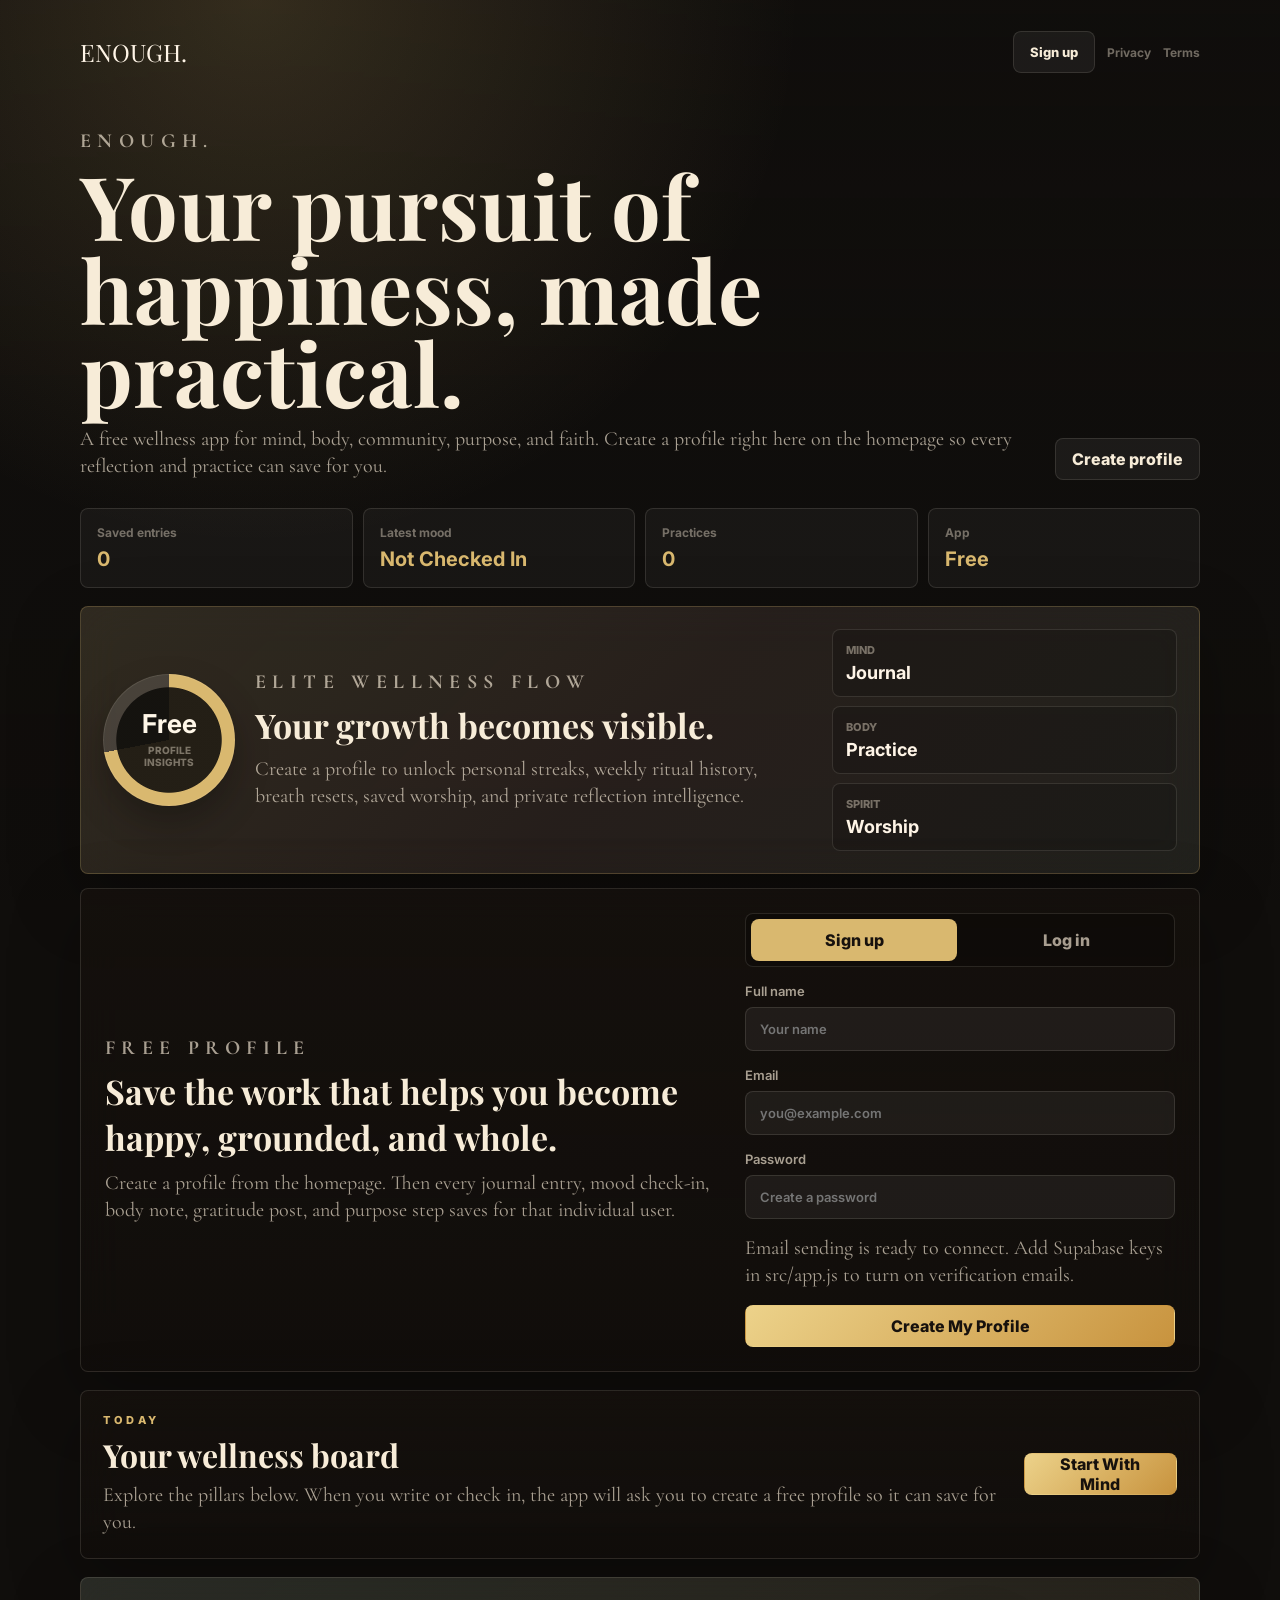
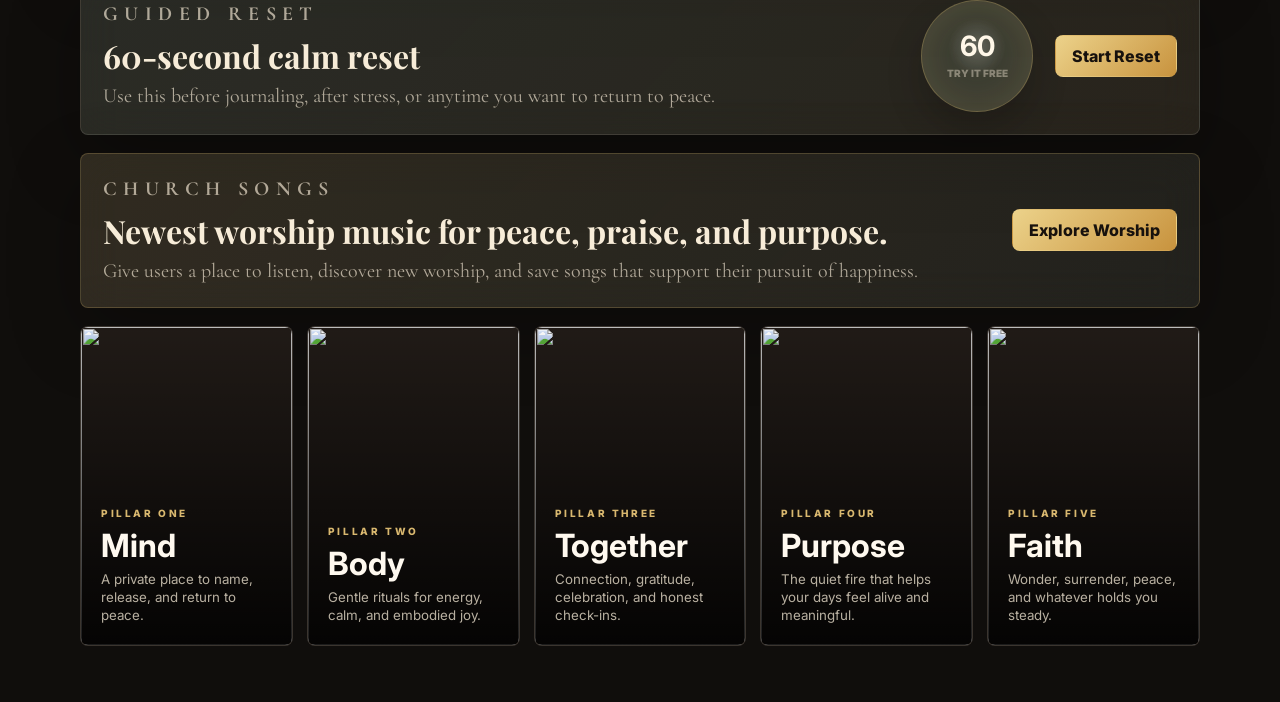
==== index.html @ d76af09a "Launch ENOUGH wellness app" ====
<!doctype html>
<html lang="en">
  <head>
    <meta charset="UTF-8" />
    <meta name="viewport" content="width=device-width, initial-scale=1.0" />
    <title>ENOUGH.</title>
    <meta name="description" content="ENOUGH. is a free wellness app for mind, body, community, purpose, faith, and worship." />
    <meta name="theme-color" content="#100e0c" />
    <meta name="apple-mobile-web-app-capable" content="yes" />
    <meta name="apple-mobile-web-app-title" content="ENOUGH." />
    <meta name="apple-mobile-web-app-status-bar-style" content="black-translucent" />
    <link rel="manifest" href="./manifest.webmanifest" />
    <link rel="icon" href="./assets/icon.svg" type="image/svg+xml" />
    <link rel="apple-touch-icon" href="./assets/icon.svg" />
    <link rel="stylesheet" href="./src/styles.css?v=18" />
  </head>
  <body>
    <div id="root"></div>
    <script defer src="./src/app.js?v=18"></script>
  </body>
</html>
---- src/styles.css ----
@import url("https://fonts.googleapis.com/css2?family=Cormorant+Garamond:ital,wght@0,400;0,500;1,400&family=Inter:wght@400;500;600;700&family=Playfair+Display:wght@600;700&display=swap");

:root {
  color-scheme: dark;
  font-family: Inter, system-ui, sans-serif;
  color: #f7ecd8;
  background: #100e0c;
  --bg: #100e0c;
  --panel: rgba(255, 255, 255, 0.055);
  --panel-strong: rgba(255, 255, 255, 0.09);
  --line: rgba(247, 236, 216, 0.12);
  --muted: rgba(247, 236, 216, 0.66);
  --dim: rgba(247, 236, 216, 0.42);
  --gold: #d9b86f;
  --gold-2: #b88435;
  --sage: #94aa8a;
  --rose: #c58172;
  --ink: #17110d;
  --app-bg-image: url("https://images.unsplash.com/photo-1500530855697-b586d89ba3ee?w=1800&q=85");
}

* {
  box-sizing: border-box;
}

body {
  position: relative;
  margin: 0;
  min-width: 320px;
  min-height: 100vh;
  background: #100e0c;
}

body::before,
body::after {
  content: "";
  position: fixed;
  inset: 0;
  pointer-events: none;
}

body::before {
  z-index: 0;
  background-image: var(--app-bg-image);
  background-size: cover;
  background-position: center;
  filter: saturate(0.92) brightness(0.62);
  transform: scale(1.02);
}

body::after {
  z-index: 0;
  background:
    radial-gradient(circle at 20% 0%, rgba(217, 184, 111, 0.18), transparent 34rem),
    linear-gradient(180deg, rgba(16, 14, 12, 0.62) 0%, rgba(16, 14, 12, 0.88) 42%, rgba(16, 14, 12, 0.96) 100%);
}

#root {
  position: relative;
  z-index: 1;
}

button,
input,
textarea,
select {
  font: inherit;
}

button {
  cursor: pointer;
}

a {
  color: inherit;
  text-decoration: none;
}

h1,
h2,
h3,
p {
  margin: 0;
}

h1,
h2,
h3,
.brand-mark,
.wordmark {
  font-family: "Playfair Display", Georgia, serif;
}

input,
textarea,
select {
  width: 100%;
  border: 1px solid var(--line);
  border-radius: 8px;
  background: rgba(255, 255, 255, 0.055);
  color: #fff9ef;
  outline: none;
  padding: 13px 14px;
}

textarea {
  min-height: 132px;
  resize: vertical;
  line-height: 1.55;
}

label {
  display: grid;
  gap: 8px;
  color: var(--muted);
  font-size: 13px;
  font-weight: 600;
}

input:focus,
textarea:focus,
select:focus {
  border-color: rgba(217, 184, 111, 0.72);
  box-shadow: 0 0 0 3px rgba(217, 184, 111, 0.13);
}

.glass {
  border: 1px solid var(--line);
  border-radius: 8px;
  background: linear-gradient(180deg, rgba(22, 17, 13, 0.76), rgba(18, 14, 11, 0.58));
  box-shadow: 0 24px 70px rgba(0, 0, 0, 0.28);
  backdrop-filter: blur(20px);
}

.eyebrow {
  color: var(--gold);
  font-size: 11px;
  font-weight: 800;
  letter-spacing: 0.32em;
  text-transform: uppercase;
}

.support-copy,
.section-heading p,
.auth-copy p,
.home-hero p,
.hero-copy p,
.entry p {
  color: var(--muted);
  font-family: "Cormorant Garamond", Georgia, serif;
  font-size: 20px;
  line-height: 1.35;
}

.primary,
.secondary,
.icon-button,
.profile-button,
.back-button,
.back-link,
.segmented button,
.mood-row button {
  min-height: 42px;
  display: inline-flex;
  align-items: center;
  justify-content: center;
  border-radius: 8px;
  border: 1px solid transparent;
  padding: 0 16px;
  font-weight: 800;
}

.primary {
  color: var(--ink);
  background: linear-gradient(135deg, #ecd28a 0%, #c8933e 100%);
}

.secondary,
.icon-button,
.profile-button,
.back-button,
.back-link {
  color: #f7ecd8;
  border-color: var(--line);
  background: rgba(255, 255, 255, 0.055);
}

.auth-page {
  min-height: 100vh;
  display: grid;
  grid-template-columns: minmax(0, 1fr) minmax(320px, 430px);
  gap: 56px;
  align-items: center;
  padding: 36px;
  background:
    linear-gradient(90deg, rgba(16, 14, 12, 0.4), rgba(16, 14, 12, 0.94)),
    url("https://images.unsplash.com/photo-1499209974431-9dddcece7f88?w=1800&q=85") center / cover;
}

.auth-copy {
  max-width: 760px;
}

.auth-copy h1 {
  max-width: 720px;
  margin: 12px 0 18px;
  font-size: clamp(52px, 8vw, 106px);
  line-height: 0.92;
}

.auth-card,
.panel,
.profile-form,
.profile-summary,
.free-access {
  display: grid;
  gap: 16px;
  padding: 24px;
}

.homepage-account {
  display: grid;
  grid-template-columns: minmax(0, 1fr) minmax(300px, 430px);
  gap: 24px;
  align-items: center;
  padding: 24px;
  margin-bottom: 18px;
  scroll-margin-top: 18px;
}

.homepage-account h2 {
  margin: 6px 0 10px;
  font-size: 34px;
}

.homepage-account p {
  color: var(--muted);
  font-family: "Cormorant Garamond", Georgia, serif;
  font-size: 20px;
  line-height: 1.35;
}

.compact-auth {
  padding: 0;
  border: 0;
  box-shadow: none;
  background: transparent;
}

.brand-mark {
  font-size: 25px;
  color: #fff5e7;
}

.segmented {
  display: grid;
  grid-template-columns: 1fr 1fr;
  gap: 6px;
  padding: 5px;
  border: 1px solid var(--line);
  border-radius: 8px;
  background: rgba(0, 0, 0, 0.25);
}

.segmented button,
.mood-row button {
  color: var(--muted);
  background: transparent;
}

.segmented button.active,
.mood-row button.active {
  color: var(--ink);
  background: var(--gold);
}

.error {
  color: #ffb1a6;
  font-size: 13px;
}

.auth-note {
  color: var(--dim);
  font-size: 12px;
  line-height: 1.4;
}

.shell {
  width: min(100% - 32px, 1120px);
  margin: 0 auto;
  padding: 20px 0 56px;
}

.topbar {
  min-height: 64px;
  display: flex;
  align-items: center;
  justify-content: space-between;
  gap: 16px;
}

.wordmark {
  border: 0;
  background: transparent;
  color: #fff5e7;
  font-size: 24px;
  padding: 0;
}

.top-actions {
  display: flex;
  align-items: center;
  gap: 12px;
  color: var(--muted);
  font-size: 13px;
}

.legal-link {
  color: var(--dim);
  font-size: 12px;
  font-weight: 700;
}

.legal-link:hover {
  color: var(--gold);
}

.home-hero {
  display: grid;
  grid-template-columns: minmax(0, 1fr) auto;
  gap: 20px;
  align-items: end;
  padding: 44px 0 28px;
}

.home-hero h1,
.section-heading h1 {
  margin: 8px 0 12px;
  font-size: clamp(46px, 7vw, 88px);
  line-height: 0.95;
}

.profile-strip {
  display: grid;
  grid-template-columns: repeat(4, minmax(0, 1fr));
  gap: 10px;
  margin-bottom: 18px;
}

.profile-strip article,
.profile-summary article {
  border: 1px solid var(--line);
  border-radius: 8px;
  background: rgba(255, 255, 255, 0.04);
  padding: 16px;
}

.profile-strip span,
.profile-summary span {
  display: block;
  color: var(--dim);
  font-size: 12px;
  font-weight: 700;
}

.profile-strip strong,
.profile-summary strong {
  display: block;
  margin-top: 7px;
  color: var(--gold);
  font-size: 20px;
  text-transform: capitalize;
}

.elite-dashboard {
  display: grid;
  grid-template-columns: auto minmax(0, 1fr) minmax(210px, 0.62fr);
  gap: 20px;
  align-items: center;
  padding: 22px;
  margin-bottom: 14px;
  border-color: rgba(217, 184, 111, 0.24);
  background:
    linear-gradient(135deg, rgba(217, 184, 111, 0.12), rgba(197, 129, 114, 0.08), rgba(148, 170, 138, 0.08)),
    rgba(255, 255, 255, 0.04);
}

.elite-dashboard h2 {
  margin: 6px 0 8px;
  font-size: 34px;
}

.elite-dashboard p {
  color: var(--muted);
  font-family: "Cormorant Garamond", Georgia, serif;
  font-size: 20px;
  line-height: 1.35;
}

.score-orb {
  width: 132px;
  aspect-ratio: 1;
  display: grid;
  align-content: center;
  justify-items: center;
  gap: 7px;
  text-align: center;
  border-radius: 50%;
  background:
    radial-gradient(circle at center, rgba(16, 14, 12, 0.9) 0 56%, transparent 57%),
    conic-gradient(var(--gold) var(--score), rgba(255, 255, 255, 0.12) 0);
  box-shadow: inset 0 0 0 1px rgba(247, 236, 216, 0.1), 0 16px 34px rgba(0, 0, 0, 0.26);
}

.score-orb strong {
  color: #fff7e8;
  font-size: 26px;
  line-height: 1;
}

.score-orb span {
  max-width: 86px;
  color: var(--dim);
  font-size: 10px;
  font-weight: 800;
  line-height: 1.25;
  text-transform: uppercase;
}

.week-row {
  display: grid;
  grid-template-columns: repeat(7, 30px);
  gap: 7px;
  margin-top: 14px;
}

.week-row span {
  width: 30px;
  height: 30px;
  display: grid;
  place-items: center;
  border: 1px solid var(--line);
  border-radius: 50%;
  color: var(--dim);
  font-size: 11px;
  font-weight: 800;
  background: rgba(255, 255, 255, 0.035);
}

.week-row span.active {
  color: var(--ink);
  border-color: rgba(236, 210, 138, 0.84);
  background: var(--gold);
}

.ritual-stack {
  display: grid;
  gap: 9px;
}

.ritual-stack article {
  border: 1px solid var(--line);
  border-radius: 8px;
  background: rgba(0, 0, 0, 0.17);
  padding: 13px;
}

.ritual-stack span {
  display: block;
  color: var(--dim);
  font-size: 11px;
  font-weight: 800;
  text-transform: uppercase;
}

.ritual-stack strong {
  display: block;
  margin-top: 5px;
  color: #fff5e7;
  font-size: 18px;
}

.ritual-path {
  display: grid;
  grid-template-columns: repeat(4, minmax(0, 1fr));
  gap: 10px;
  margin-bottom: 18px;
}

.ritual-path button {
  min-height: 104px;
  display: grid;
  grid-template-columns: auto 1fr;
  gap: 2px 12px;
  align-content: center;
  text-align: left;
  border: 1px solid var(--line);
  border-radius: 8px;
  color: #fff9ef;
  background: rgba(255, 255, 255, 0.055);
  padding: 15px;
}

.ritual-path span {
  grid-row: span 2;
  width: 34px;
  height: 34px;
  display: grid;
  place-items: center;
  border-radius: 50%;
  color: var(--ink);
  background: var(--gold);
  font-weight: 900;
}

.ritual-path strong {
  font-size: 18px;
}

.ritual-path small {
  color: var(--muted);
  line-height: 1.35;
}

.daily-panel {
  display: flex;
  justify-content: space-between;
  gap: 20px;
  align-items: center;
  padding: 22px;
  margin: 0 0 18px;
}

.breath-panel {
  display: grid;
  grid-template-columns: minmax(0, 1fr) auto auto;
  gap: 22px;
  align-items: center;
  padding: 22px;
  margin-bottom: 18px;
  background:
    linear-gradient(135deg, rgba(148, 170, 138, 0.14), rgba(217, 184, 111, 0.08)),
    rgba(255, 255, 255, 0.04);
}

.breath-panel h2 {
  margin: 6px 0;
  font-size: 32px;
}

.breath-panel p {
  color: var(--muted);
  font-family: "Cormorant Garamond", Georgia, serif;
  font-size: 20px;
  line-height: 1.35;
}

.breath-orb {
  width: 112px;
  aspect-ratio: 1;
  display: grid;
  align-content: center;
  justify-items: center;
  gap: 7px;
  text-align: center;
  border: 1px solid rgba(217, 184, 111, 0.32);
  border-radius: 50%;
  background:
    radial-gradient(circle at 50% 42%, rgba(255, 255, 255, 0.2), transparent 34%),
    rgba(148, 170, 138, 0.18);
  box-shadow: inset 0 0 38px rgba(217, 184, 111, 0.14), 0 18px 36px rgba(0, 0, 0, 0.2);
}

.breath-orb.active {
  animation: breathe 6s ease-in-out infinite;
}

.breath-orb strong {
  color: #fff7e8;
  font-size: 28px;
  line-height: 1;
}

.breath-orb span {
  max-width: 76px;
  color: var(--dim);
  font-size: 10px;
  font-weight: 900;
  line-height: 1.25;
  text-transform: uppercase;
}

@keyframes breathe {
  0%,
  100% {
    transform: scale(0.92);
  }

  45% {
    transform: scale(1.08);
  }
}

.worship-preview {
  display: flex;
  justify-content: space-between;
  gap: 20px;
  align-items: center;
  padding: 22px;
  margin-bottom: 18px;
  border-color: rgba(217, 184, 111, 0.24);
  background:
    linear-gradient(135deg, rgba(217, 184, 111, 0.13), rgba(148, 170, 138, 0.07)),
    rgba(255, 255, 255, 0.04);
}

.worship-preview h2 {
  margin: 6px 0;
  font-size: 32px;
}

.worship-preview p {
  color: var(--muted);
  font-family: "Cormorant Garamond", Georgia, serif;
  font-size: 20px;
  line-height: 1.35;
}

.daily-panel h2,
.panel h2,
.section-heading h2 {
  margin: 6px 0;
  font-size: 32px;
}

.pillar-grid {
  display: grid;
  grid-template-columns: repeat(auto-fit, minmax(205px, 1fr));
  gap: 14px;
}

.pillar-card {
  min-height: 320px;
  position: relative;
  overflow: hidden;
  display: flex;
  flex-direction: column;
  justify-content: flex-end;
  text-align: left;
  border: 1px solid var(--line);
  border-radius: 8px;
  padding: 20px;
  color: #fff9ef;
  background: #211b17;
}

.pillar-card img,
.pillar-hero img {
  position: absolute;
  inset: 0;
  width: 100%;
  height: 100%;
  object-fit: cover;
}

.pillar-card::after {
  content: "";
  position: absolute;
  inset: 0;
  background: linear-gradient(180deg, rgba(0, 0, 0, 0.02), rgba(0, 0, 0, 0.86));
}

.pillar-card span,
.pillar-card strong,
.pillar-card small {
  position: relative;
  z-index: 1;
}

.pillar-card span {
  color: var(--gold);
  font-size: 10px;
  font-weight: 800;
  letter-spacing: 0.26em;
  text-transform: uppercase;
}

.pillar-card strong {
  margin-top: 7px;
  font-size: 32px;
}

.pillar-card small {
  margin-top: 6px;
  color: rgba(247, 236, 216, 0.74);
  line-height: 1.35;
}

.section-heading {
  padding: 34px 0 24px;
}

.section-heading.compact {
  padding-bottom: 14px;
}

.profile-layout {
  display: grid;
  grid-template-columns: minmax(0, 1.2fr) minmax(270px, 0.8fr);
  gap: 16px;
}

.profile-summary {
  align-content: start;
}

.free-access {
  margin-top: 16px;
}

.free-access h2 {
  font-size: 32px;
}

.free-access p {
  color: var(--muted);
  font-family: "Cormorant Garamond", Georgia, serif;
  font-size: 20px;
  line-height: 1.35;
}

.pillar-hero {
  position: relative;
  min-height: 350px;
  overflow: hidden;
}

.hero-shade {
  position: absolute;
  inset: 0;
  background: linear-gradient(180deg, rgba(16, 14, 12, 0.02), #100e0c 94%);
}

.back-button {
  position: absolute;
  z-index: 2;
  top: 20px;
  left: 20px;
}

.hero-copy {
  position: absolute;
  z-index: 1;
  left: 50%;
  bottom: 34px;
  width: min(100% - 40px, 1120px);
  transform: translateX(-50%);
}

.hero-copy h1 {
  margin: 6px 0;
  font-size: clamp(48px, 8vw, 86px);
  line-height: 0.95;
}

.content {
  width: min(100% - 32px, 1120px);
  margin: 0 auto;
  padding: 28px 0 58px;
}

.tool-grid {
  display: grid;
  grid-template-columns: minmax(0, 1fr) minmax(300px, 0.8fr);
  gap: 16px;
  align-items: start;
}

.worship-layout {
  display: grid;
  grid-template-columns: minmax(0, 1.1fr) minmax(310px, 0.9fr);
  gap: 16px;
  align-items: start;
}

.listen-grid {
  display: grid;
  gap: 12px;
}

.listen-card {
  display: grid;
  gap: 8px;
  border: 1px solid var(--line);
  border-radius: 8px;
  background: rgba(255, 255, 255, 0.04);
  padding: 16px;
}

.listen-card span {
  color: var(--gold);
  font-size: 11px;
  font-weight: 800;
  letter-spacing: 0.18em;
  text-transform: uppercase;
}

.listen-card h3 {
  font-size: 24px;
}

.listen-card p {
  color: var(--muted);
  line-height: 1.45;
}

.highlight-row {
  display: grid;
  grid-template-columns: repeat(4, minmax(0, 1fr));
  gap: 10px;
}

.highlight-row span {
  border: 1px solid var(--line);
  border-radius: 8px;
  background: rgba(255, 255, 255, 0.04);
  color: var(--muted);
  padding: 14px;
  text-align: center;
}

.legal-page {
  width: min(100% - 32px, 840px);
  margin: 48px auto;
  padding: 28px;
  display: grid;
  gap: 16px;
}

.legal-page h1 {
  font-size: clamp(42px, 7vw, 76px);
}

.legal-page p {
  color: var(--muted);
  font-family: "Cormorant Garamond", Georgia, serif;
  font-size: 21px;
  line-height: 1.42;
}

.tool-grid + .tool-grid {
  margin-top: 16px;
}

.wide {
  grid-column: 1 / -1;
}

.saved-column {
  display: grid;
  gap: 12px;
}

.entry-list,
.mood-history {
  display: grid;
  gap: 12px;
}

.entry,
.empty,
.mood-history article {
  border: 1px solid var(--line);
  border-radius: 8px;
  background: rgba(255, 255, 255, 0.04);
  padding: 18px;
}

.entry span,
.entry footer,
.mood-history span {
  color: var(--dim);
  font-size: 12px;
}

.entry h3 {
  margin: 7px 0 8px;
  font-size: 22px;
}

.entry p {
  white-space: pre-wrap;
}

.entry footer {
  display: flex;
  justify-content: space-between;
  gap: 12px;
  margin-top: 14px;
}

.entry footer button {
  border: 1px solid var(--line);
  border-radius: 8px;
  color: var(--gold);
  background: rgba(255, 255, 255, 0.04);
  padding: 7px 12px;
}

.empty strong {
  display: block;
  color: var(--gold);
  margin-bottom: 5px;
}

.empty p {
  color: var(--muted);
}

.mood-row {
  display: grid;
  grid-template-columns: repeat(auto-fit, minmax(112px, 1fr));
  gap: 8px;
}

.mood-row button {
  border-color: var(--line);
}

.mood-history article strong {
  display: block;
  color: var(--gold);
  text-transform: capitalize;
  margin-bottom: 4px;
}

.mood-history article p {
  color: var(--muted);
  margin-top: 8px;
}

.practice-list {
  display: grid;
  gap: 12px;
}

.practice {
  display: grid;
  grid-template-columns: auto 1fr auto;
  gap: 8px 12px;
  align-items: center;
  text-align: left;
  border: 1px solid var(--line);
  border-radius: 8px;
  background: rgba(255, 255, 255, 0.04);
  color: #fff9ef;
  padding: 16px;
}

.practice.done {
  border-color: rgba(148, 170, 138, 0.7);
  background: rgba(148, 170, 138, 0.13);
}

.practice span {
  min-width: 54px;
  color: var(--gold);
  font-size: 12px;
  font-weight: 800;
}

.practice small {
  color: var(--gold);
}

.practice p {
  grid-column: 2 / 4;
  color: var(--muted);
  line-height: 1.45;
}

@media (max-width: 820px) {
  .auth-page,
  .home-hero,
  .homepage-account,
  .worship-preview,
  .elite-dashboard,
  .breath-panel,
  .profile-layout,
  .worship-layout,
  .tool-grid {
    grid-template-columns: 1fr;
  }

  .auth-page {
    gap: 24px;
    padding: 20px;
  }

  .profile-strip {
    grid-template-columns: repeat(2, minmax(0, 1fr));
  }

  .daily-panel {
    display: grid;
  }

  .worship-preview {
    display: grid;
  }

  .ritual-path {
    grid-template-columns: repeat(2, minmax(0, 1fr));
  }

  .highlight-row {
    grid-template-columns: repeat(2, minmax(0, 1fr));
  }

  .topbar {
    align-items: flex-start;
  }

  .top-actions {
    flex-direction: column;
    align-items: flex-end;
  }
}

@media (max-width: 520px) {
  .shell,
  .content {
    width: min(100% - 24px, 1120px);
  }

  .profile-strip,
  .ritual-path,
  .highlight-row,
  .mood-row {
    grid-template-columns: 1fr;
  }

  .auth-copy h1,
  .home-hero h1,
  .section-heading h1,
  .hero-copy h1 {
    font-size: 46px;
  }

  .pillar-card {
    min-height: 245px;
  }
}
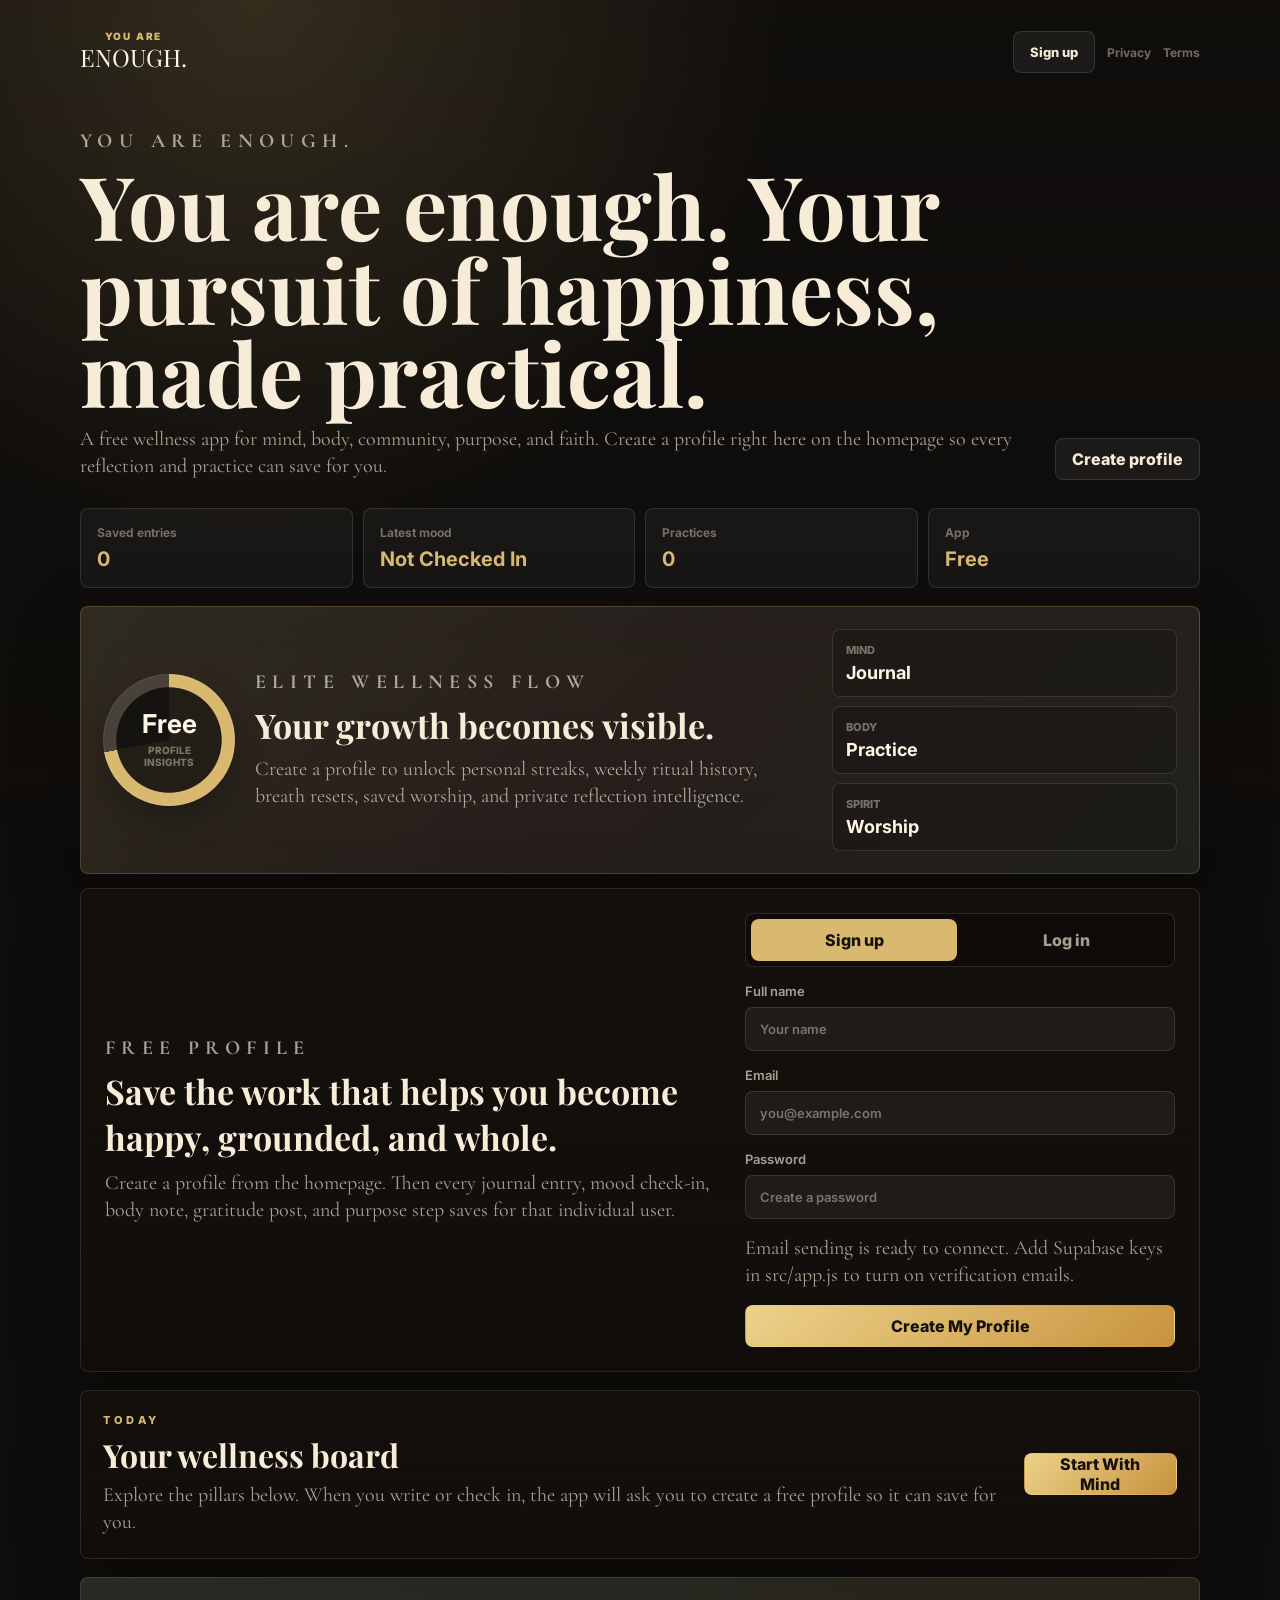
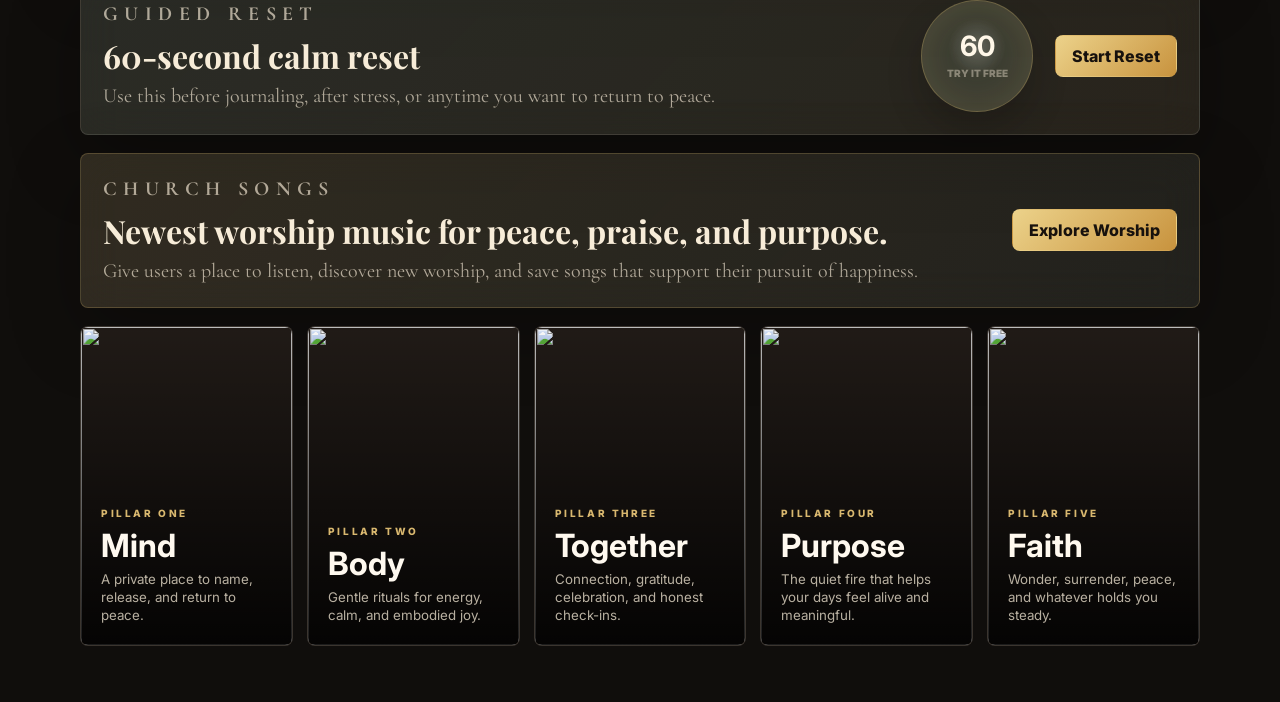
==== commit a7c1b8b4: "Restore You Are Enough homepage message" ====
--- a/index.html
+++ b/index.html
@@ -3,8 +3,8 @@
   <head>
     <meta charset="UTF-8" />
     <meta name="viewport" content="width=device-width, initial-scale=1.0" />
-    <title>ENOUGH.</title>
-    <meta name="description" content="ENOUGH. is a free wellness app for mind, body, community, purpose, faith, and worship." />
+    <title>You Are Enough | ENOUGH.</title>
+    <meta name="description" content="You are enough. ENOUGH. is a free wellness app for mind, body, community, purpose, faith, and worship." />
     <meta name="theme-color" content="#100e0c" />
     <meta name="apple-mobile-web-app-capable" content="yes" />
     <meta name="apple-mobile-web-app-title" content="ENOUGH." />
@@ -12,10 +12,10 @@
     <link rel="manifest" href="./manifest.webmanifest" />
     <link rel="icon" href="./assets/icon.svg" type="image/svg+xml" />
     <link rel="apple-touch-icon" href="./assets/icon.svg" />
-    <link rel="stylesheet" href="./src/styles.css?v=18" />
+    <link rel="stylesheet" href="./src/styles.css?v=19" />
   </head>
   <body>
     <div id="root"></div>
-    <script defer src="./src/app.js?v=18"></script>
+    <script defer src="./src/app.js?v=19"></script>
   </body>
 </html>
--- a/src/styles.css
+++ b/src/styles.css
@@ -307,6 +307,17 @@
   padding: 0;
 }
 
+.wordmark span {
+  display: block;
+  color: var(--gold);
+  font-family: Inter, system-ui, sans-serif;
+  font-size: 10px;
+  font-weight: 900;
+  letter-spacing: 0.18em;
+  line-height: 1;
+  text-transform: uppercase;
+}
+
 .top-actions {
   display: flex;
   align-items: center;
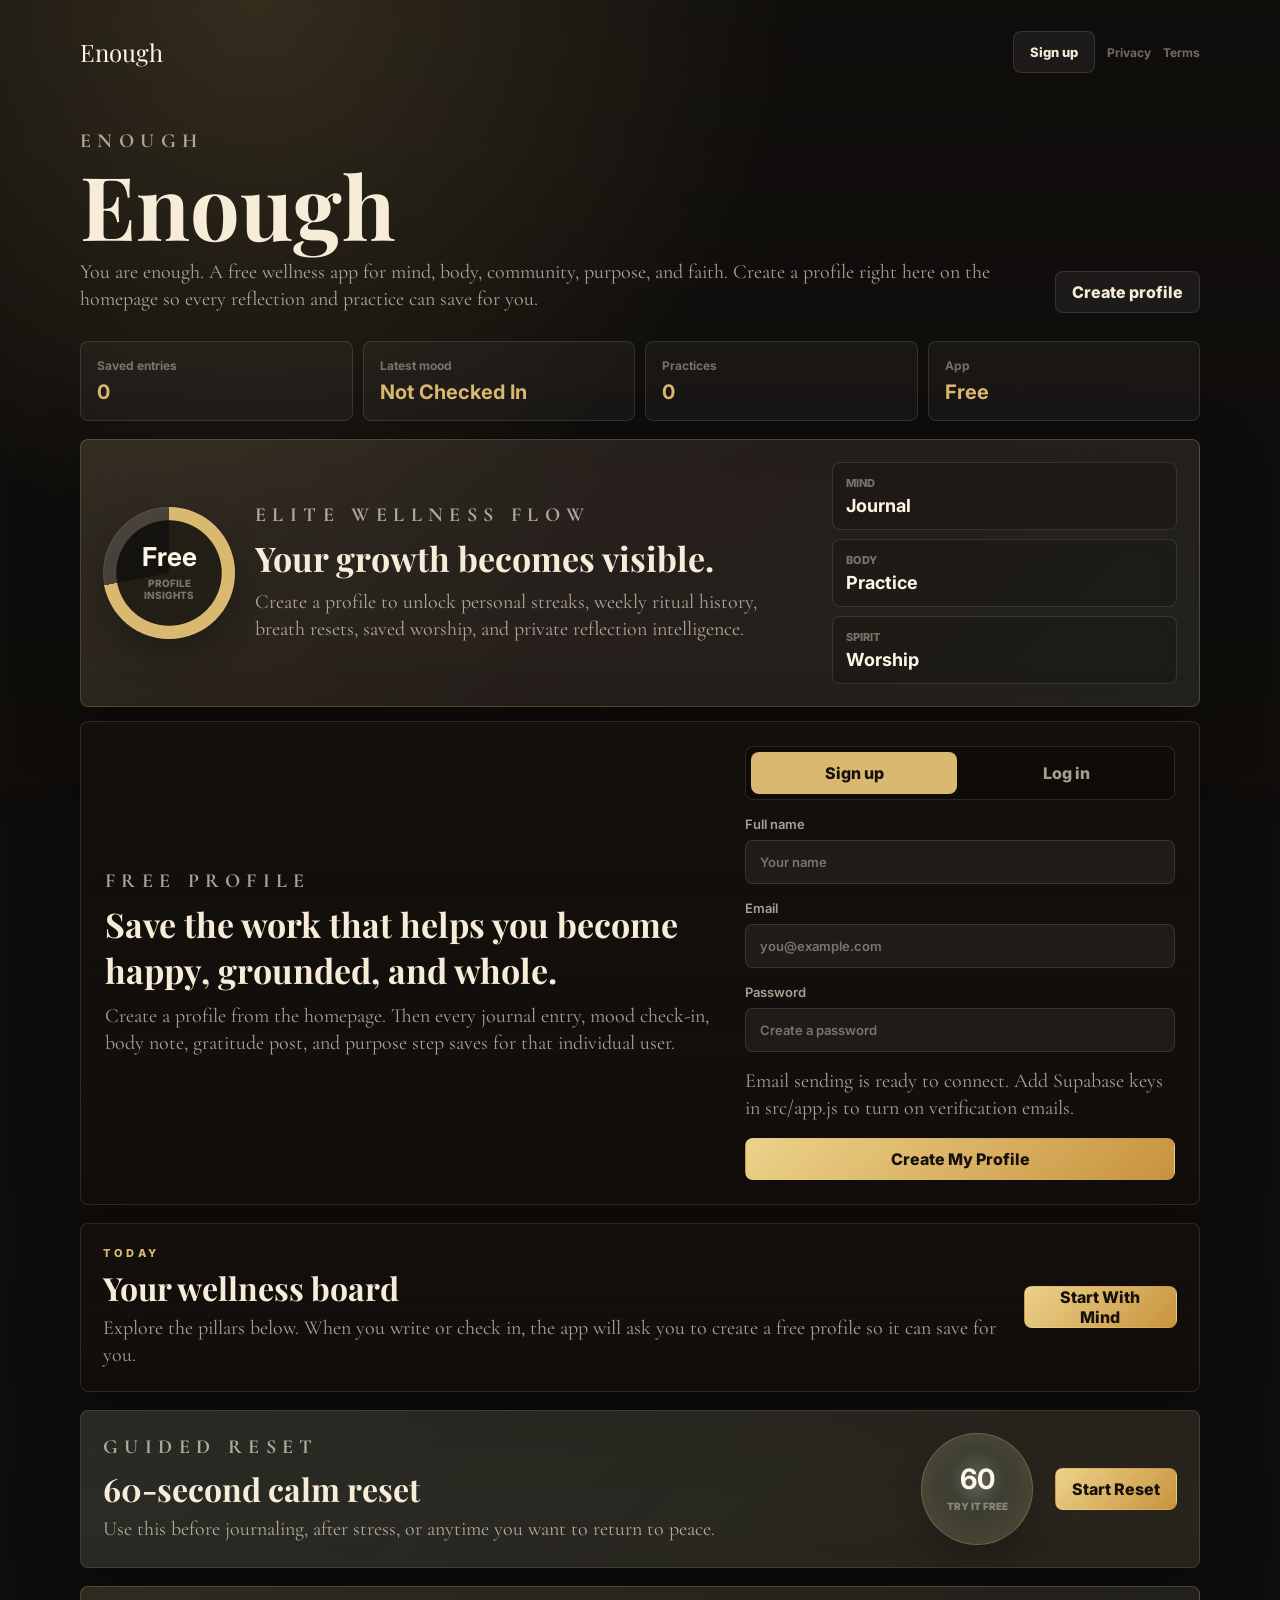
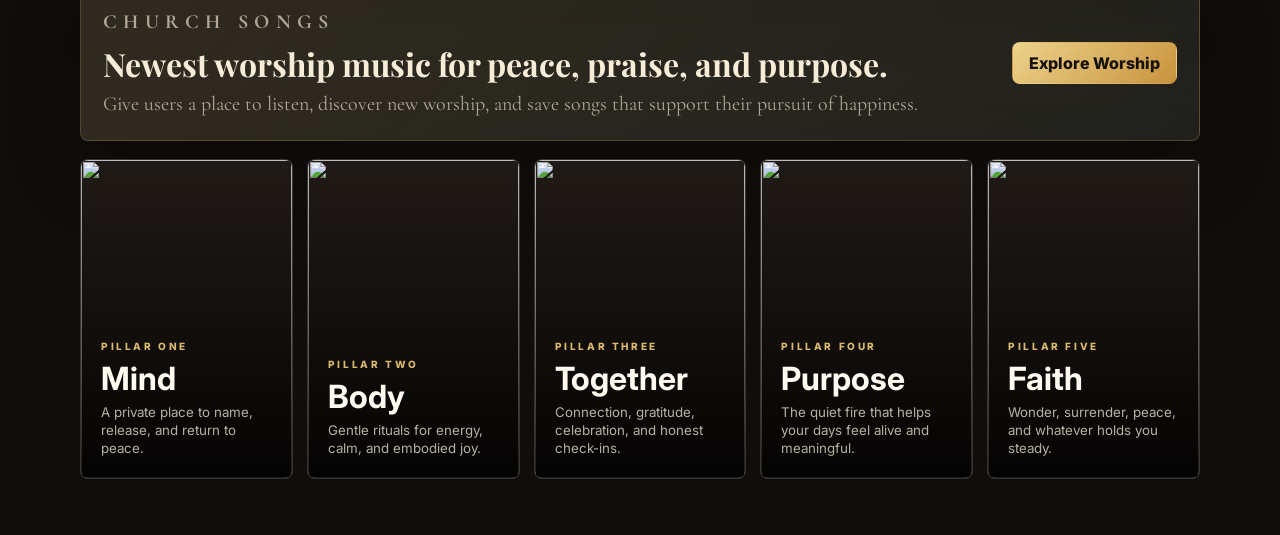
==== commit 79c5f60c: "Keep Enough as app name and motto as tagline" ====
--- a/index.html
+++ b/index.html
@@ -3,19 +3,19 @@
   <head>
     <meta charset="UTF-8" />
     <meta name="viewport" content="width=device-width, initial-scale=1.0" />
-    <title>You Are Enough | ENOUGH.</title>
-    <meta name="description" content="You are enough. ENOUGH. is a free wellness app for mind, body, community, purpose, faith, and worship." />
+    <title>Enough</title>
+    <meta name="description" content="Enough is a free wellness app for mind, body, community, purpose, faith, and worship. Motto: You are enough." />
     <meta name="theme-color" content="#100e0c" />
     <meta name="apple-mobile-web-app-capable" content="yes" />
-    <meta name="apple-mobile-web-app-title" content="ENOUGH." />
+    <meta name="apple-mobile-web-app-title" content="Enough" />
     <meta name="apple-mobile-web-app-status-bar-style" content="black-translucent" />
     <link rel="manifest" href="./manifest.webmanifest" />
     <link rel="icon" href="./assets/icon.svg" type="image/svg+xml" />
     <link rel="apple-touch-icon" href="./assets/icon.svg" />
-    <link rel="stylesheet" href="./src/styles.css?v=19" />
+    <link rel="stylesheet" href="./src/styles.css?v=20" />
   </head>
   <body>
     <div id="root"></div>
-    <script defer src="./src/app.js?v=19"></script>
+    <script defer src="./src/app.js?v=20"></script>
   </body>
 </html>
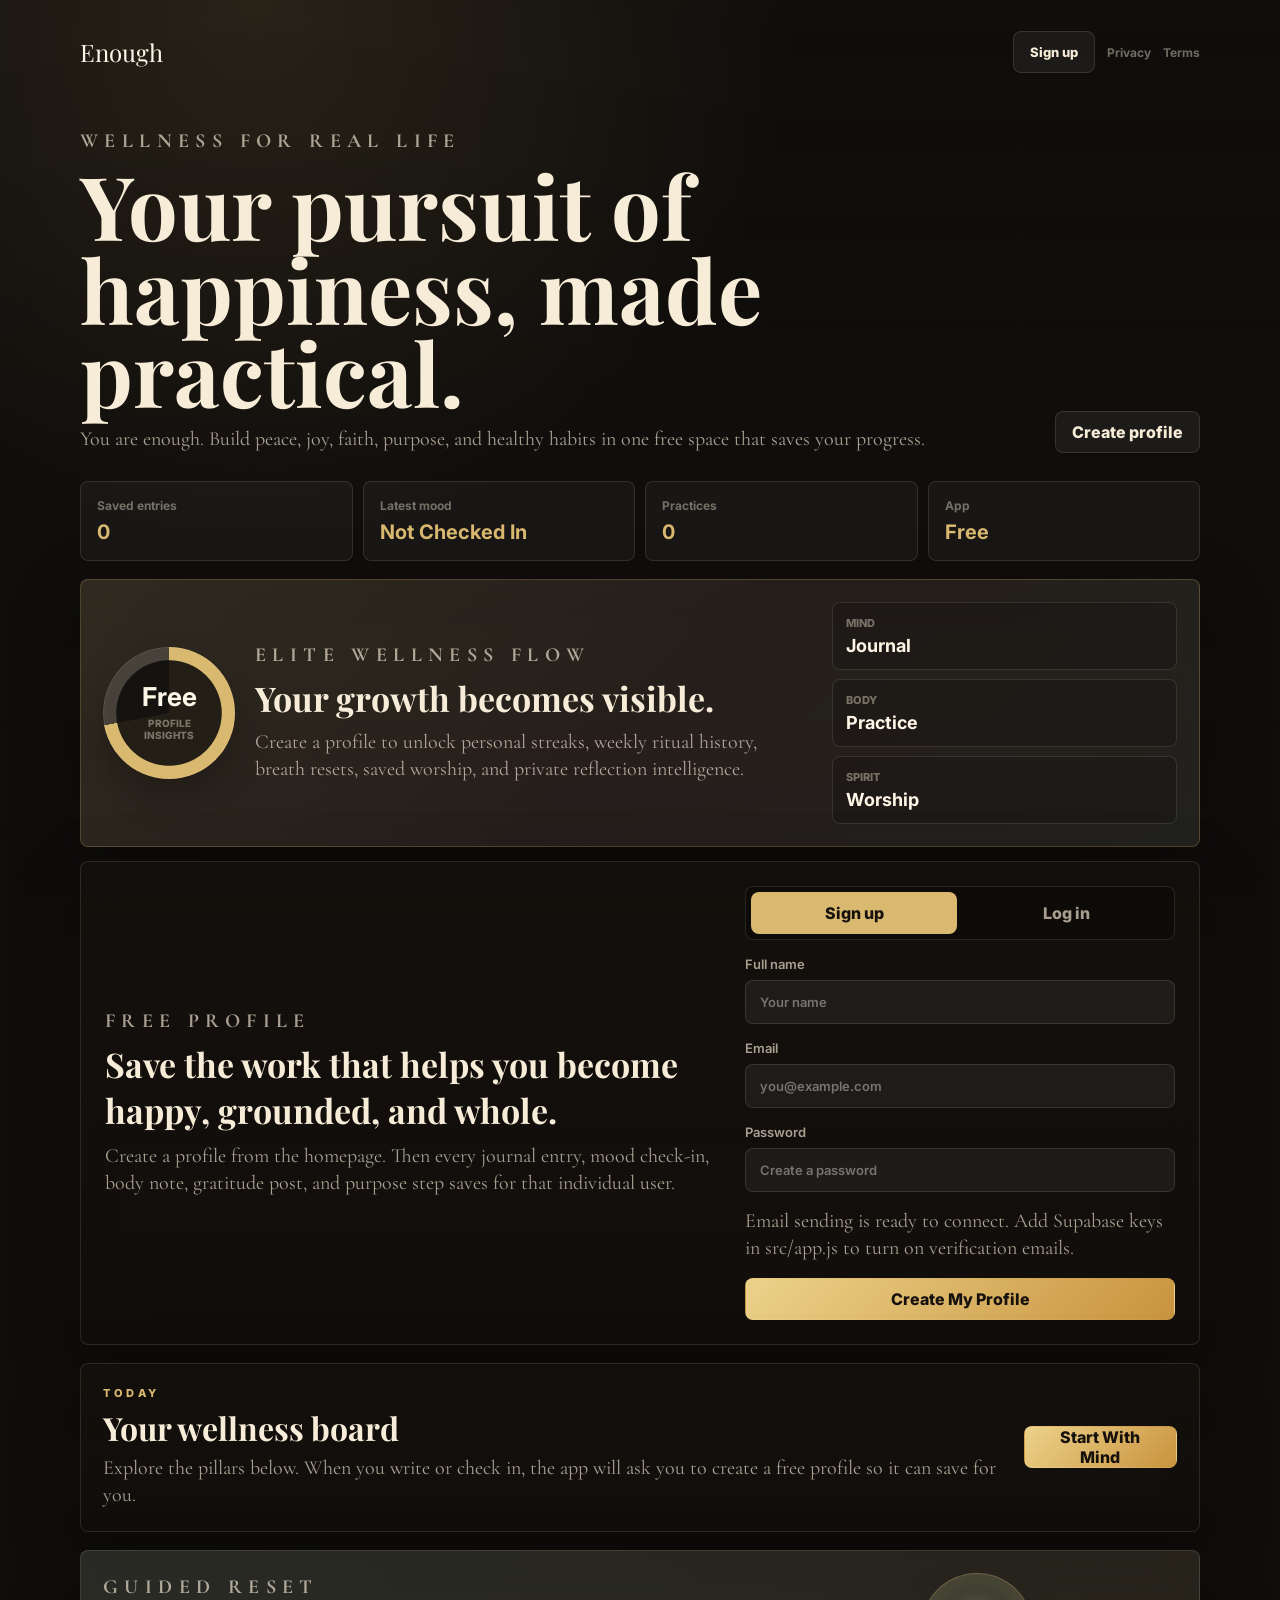
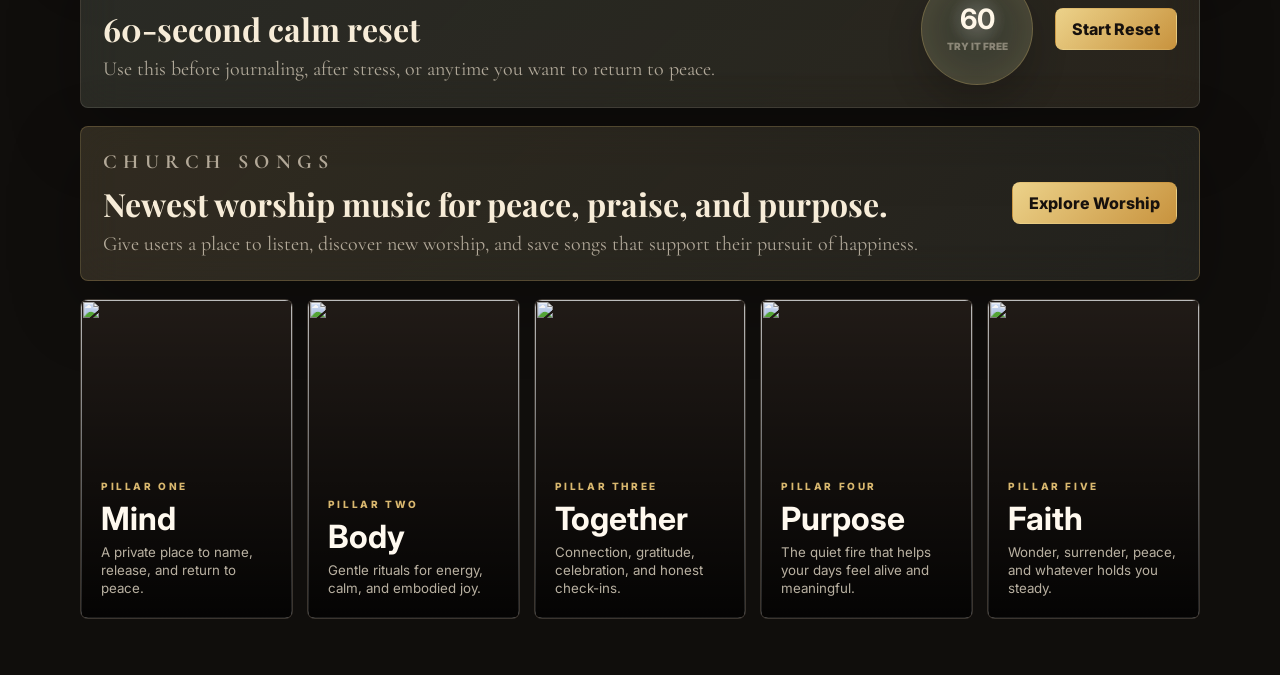
==== commit 3b63ffab: "Refine Enough homepage branding and background" ====
--- a/index.html
+++ b/index.html
@@ -12,10 +12,10 @@
     <link rel="manifest" href="./manifest.webmanifest" />
     <link rel="icon" href="./assets/icon.svg" type="image/svg+xml" />
     <link rel="apple-touch-icon" href="./assets/icon.svg" />
-    <link rel="stylesheet" href="./src/styles.css?v=20" />
+    <link rel="stylesheet" href="./src/styles.css?v=21" />
   </head>
   <body>
     <div id="root"></div>
-    <script defer src="./src/app.js?v=20"></script>
+    <script defer src="./src/app-v21.js"></script>
   </body>
 </html>
--- a/src/styles.css
+++ b/src/styles.css
@@ -44,15 +44,15 @@
   background-image: var(--app-bg-image);
   background-size: cover;
   background-position: center;
-  filter: saturate(0.92) brightness(0.62);
+  filter: saturate(1.08) brightness(0.86) contrast(1.04);
   transform: scale(1.02);
 }
 
 body::after {
   z-index: 0;
   background:
-    radial-gradient(circle at 20% 0%, rgba(217, 184, 111, 0.18), transparent 34rem),
-    linear-gradient(180deg, rgba(16, 14, 12, 0.62) 0%, rgba(16, 14, 12, 0.88) 42%, rgba(16, 14, 12, 0.96) 100%);
+    radial-gradient(circle at 20% 0%, rgba(217, 184, 111, 0.12), transparent 34rem),
+    linear-gradient(180deg, rgba(16, 14, 12, 0.42) 0%, rgba(16, 14, 12, 0.7) 44%, rgba(16, 14, 12, 0.84) 100%);
 }
 
 #root {
@@ -127,7 +127,7 @@
 .glass {
   border: 1px solid var(--line);
   border-radius: 8px;
-  background: linear-gradient(180deg, rgba(22, 17, 13, 0.76), rgba(18, 14, 11, 0.58));
+  background: linear-gradient(180deg, rgba(22, 17, 13, 0.68), rgba(18, 14, 11, 0.5));
   box-shadow: 0 24px 70px rgba(0, 0, 0, 0.28);
   backdrop-filter: blur(20px);
 }
